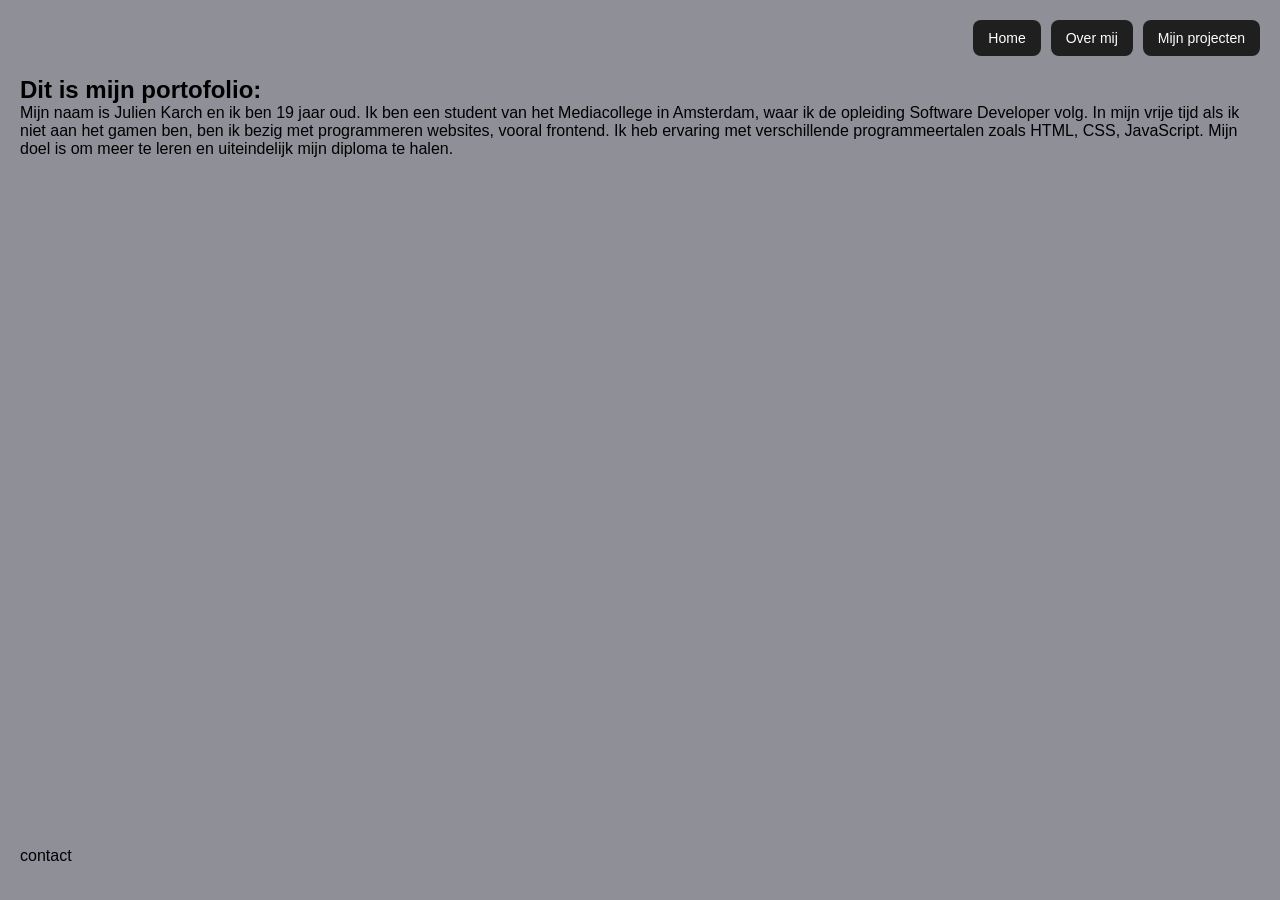
==== index.html @ 7b7ebc23 "bezig" ====
<!DOCTYPE html>
<html lang="nl">

<head>
    <meta charset="UTF-8">
    <meta name="viewport" content="width=device-width, initial-scale=1.0">
    <link rel="stylesheet" href="css/style.css">
    <title>Portofolio Julien Karch</title>
</head>

<body>
    <header class="header">
        <button class="menu-toggle" aria-label="Menu openen" aria-expanded="false" type="button">
            <span></span>
            <span></span>
            <span></span>
        </button>

        <nav class="nav-menu" aria-label="Hoofdnavigatie">
            <a href="index.html"><button type="button">Home</button></a>
            <a href="overMij.html"><button type="button">Over mij</button></a>
            <a href="mijnProjecten.html"><button type="button">Mijn projecten</button></a>
        </nav>
    </header>

    <h2 class="titel">
        Dit is mijn portofolio:
    </h2>

    <p>
        Mijn naam is Julien Karch en ik ben 19 jaar oud.
        Ik ben een student van het Mediacollege in Amsterdam,
        waar ik de opleiding Software Developer volg.
        In mijn vrije tijd als ik niet aan het gamen ben, ben ik bezig met programmeren websites, vooral frontend.
        Ik heb ervaring met verschillende programmeertalen zoals HTML, CSS, JavaScript.
        Mijn doel is om meer te leren en uiteindelijk mijn diploma te halen.
    </p>

    <footer>
        contact
    </footer>

    <script src="js/main.js"></script>
</body>

</html>
---- css/style.css ----
* {
  padding: 0;
  margin: 0;
  box-sizing: border-box;
}

html {
  font-size: 62.5%;
  font-family: sans-serif;
}

body {
  min-height: 100vh;
  display: flex;
  flex-direction: column;
  font-size: 1.6rem;
  padding: 20px;
  background-color: rgb(143, 143, 152);
}

.header {
  display: flex;
  justify-content: flex-end;
  align-items: center;
  gap: 1rem;
  margin-bottom: 2rem;
}

footer {
  margin-top: auto;
  padding: 1.5rem 0;
  width: 100%;
}

.nav-menu {
  display: flex;
  gap: 1rem;
}

.nav-menu button,
.menu-toggle {
  border: none;
  border-radius: 8px;
  background-color: #1f1f1f;
  color: #fff;
  padding: 1rem 1.5rem;
  font-size: 1.4rem;
  cursor: pointer;
}

.nav-menu button:hover,
.menu-toggle:hover {
  background-color: #333;
}

.menu-toggle {
  display: none;
  flex-direction: column;
  justify-content: center;
  align-items: center;
  width: 50px;
  height: 50px;
  padding: 0;
  gap: 0.5rem;
}

.menu-toggle span {
  display: block;
  width: 22px;
  height: 3px;
  background-color: #fff;
  border-radius: 2px;
  transition: all 0.3s ease;
}

@media (max-width: 600px) {
  .header {
    display: block;
  }

  .menu-toggle {
    display: flex;
    margin-left: auto;
  }

  .nav-menu {
    display: none;
    flex-direction: column;
    width: 100%;
    margin-top: 1rem;
  }

  .header.open .nav-menu {
    display: flex;
  }

  .header.open .menu-toggle span:nth-child(1) {
    transform: rotate(45deg) translate(5px, 5px);
  }

  .header.open .menu-toggle span:nth-child(2) {
    opacity: 0;
  }

  .header.open .menu-toggle span:nth-child(3) {
    transform: rotate(-45deg) translate(5px, -5px);
  }
}
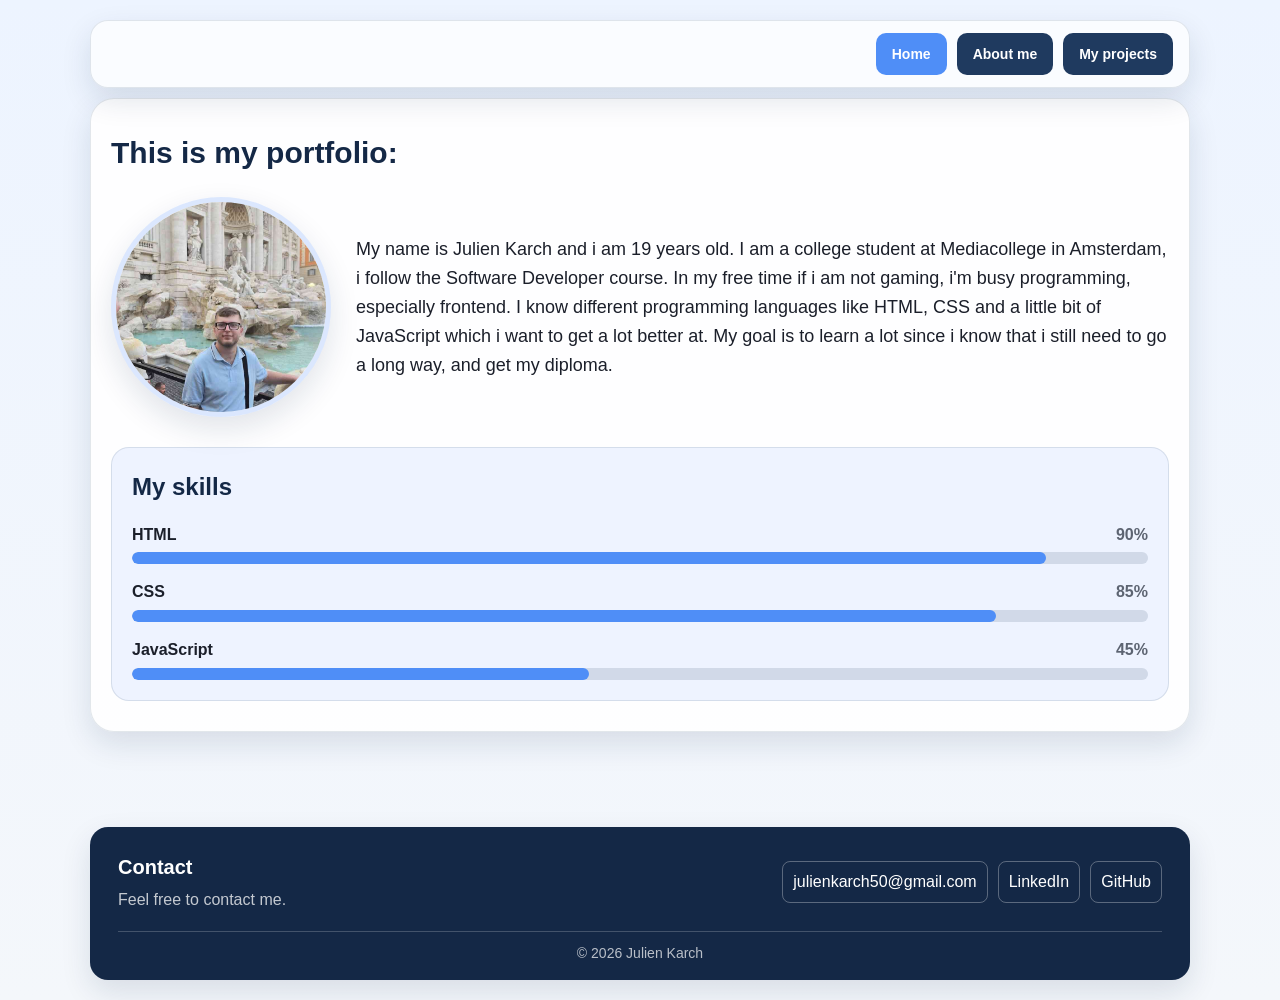
==== commit 82c91bea: "klaar" ====
--- a/index.html
+++ b/index.html
@@ -5,39 +5,90 @@
     <meta charset="UTF-8">
     <meta name="viewport" content="width=device-width, initial-scale=1.0">
     <link rel="stylesheet" href="css/style.css">
-    <title>Portofolio Julien Karch</title>
+    <title>Portfolio Julien Karch</title>
 </head>
 
 <body>
     <header class="header">
-        <button class="menu-toggle" aria-label="Menu openen" aria-expanded="false" type="button">
+        <button class="menu-toggle" type="button">
             <span></span>
             <span></span>
             <span></span>
         </button>
 
-        <nav class="nav-menu" aria-label="Hoofdnavigatie">
-            <a href="index.html"><button type="button">Home</button></a>
-            <a href="overMij.html"><button type="button">Over mij</button></a>
-            <a href="mijnProjecten.html"><button type="button">Mijn projecten</button></a>
+        <nav class="nav-menu">
+            <a href="index.html" class="active">Home</a>
+            <a href="overMij.html">About me</a>
+            <a href="mijnProjecten.html">My projects</a>
         </nav>
     </header>
 
-    <h2 class="titel">
-        Dit is mijn portofolio:
-    </h2>
+    <main class="first-page">
+        <h2 class="titel">This is my portfolio:</h2>
 
-    <p>
-        Mijn naam is Julien Karch en ik ben 19 jaar oud.
-        Ik ben een student van het Mediacollege in Amsterdam,
-        waar ik de opleiding Software Developer volg.
-        In mijn vrije tijd als ik niet aan het gamen ben, ben ik bezig met programmeren websites, vooral frontend.
-        Ik heb ervaring met verschillende programmeertalen zoals HTML, CSS, JavaScript.
-        Mijn doel is om meer te leren en uiteindelijk mijn diploma te halen.
-    </p>
+        <section class="ik">
+            <img src="img/Ik.jpg" alt="Julien Karch" class="ik-img">
 
-    <footer>
-        contact
+            <div class="ik-text">
+                <p>
+                    My name is Julien Karch and i am 19 years old.
+                    I am a college student at Mediacollege in Amsterdam,
+                    i follow the Software Developer course.
+                    In my free time if i am not gaming, i'm busy programming, especially frontend.
+                    I know different programming languages like HTML, CSS and a little bit of JavaScript which i want to get a lot better at.
+                    My goal is to learn a lot since i know that i still need to go a long way, and get my diploma.
+                </p>
+            </div>
+        </section>
+
+        <section class="skills">
+            <h2 id="skills-title">My skills</h2>
+
+            <div class="skill">
+                <div class="skill-label">
+                    <h3>HTML</h3>
+                    <span>90%</span>
+                </div>
+                <div class="skill-bar">
+                    <span class="skill-progress" style="width: 90%;"></span>
+                </div>
+            </div>
+
+            <div class="skill">
+                <div class="skill-label">
+                    <h3>CSS</h3>
+                    <span>85%</span>
+                </div>
+                <div class="skill-bar">
+                    <span class="skill-progress" style="width: 85%;"></span>
+                </div>
+            </div>
+
+            <div class="skill">
+                <div class="skill-label">
+                    <h3>JavaScript</h3>
+                    <span>45%</span>
+                </div>
+                <div class="skill-bar">
+                    <span class="skill-progress" style="width: 45%;"></span>
+                </div>
+            </div>
+        </section>
+    </main>
+
+    <footer class="site-footer">
+        <div class="footer-content">
+            <div class="footer-intro">
+                <h2>Contact</h2>
+                <p>Feel free to contact me.</p>
+            </div>
+            <div class="footer-links">
+                <a href="mailto:julienkarch50@gmail.com">julienkarch50@gmail.com</a>
+                <a href="https://www.linkedin.com/in/julien-karch-1b0b4b1b9/" target="_blank" rel="noopener noreferrer">LinkedIn</a>
+                <a href="https://github.com/37757" target="_blank" rel="noopener noreferrer">GitHub</a>
+            </div>
+        </div>
+        <p class="footer-copyright">&copy; 2026 Julien Karch</p>
     </footer>
 
     <script src="js/main.js"></script>
--- a/css/style.css
+++ b/css/style.css
@@ -4,53 +4,115 @@
   box-sizing: border-box;
 }
 
+:root {
+  --bg: #f4f7fb;
+  --surface-alt: #eef3ff;
+  --primary: #1f3a5f;
+  --primary-dark: #142846;
+  --accent: #4f8ef7;
+  --text: #1b1f2a;
+  --muted: #5d6472;
+  --border: rgba(31, 58, 95, 0.12);
+  --shadow: 0 12px 30px rgba(20, 40, 70, 0.12);
+}
+
 html {
   font-size: 62.5%;
   font-family: sans-serif;
+  scroll-behavior: smooth;
 }
 
 body {
-  min-height: 100vh;
+  min-height: 100rem;
   display: flex;
   flex-direction: column;
   font-size: 1.6rem;
-  padding: 20px;
-  background-color: rgb(143, 143, 152);
+  line-height: 1.6;
+  color: var(--text);
+  background: linear-gradient(180deg, #edf4ff 0%, var(--bg) 100%);
+}
+
+@view-transition {
+  navigation: auto;
+}
+
+::view-transition-old(root) {
+  animation: fade-out 0.5s ease both;
+}
+
+::view-transition-new(root) {
+  animation: fade-in 0.5s ease both;
+}
+
+@keyframes fade-in {
+  from {
+    opacity: 0;
+  }
+
+  to {
+    opacity: 1;
+  }
+}
+
+@keyframes fade-out {
+  from {
+    opacity: 1;
+  }
+
+  to {
+    opacity: 0;
+  }
+}
+
+img {
+  max-width: 100%;
+  display: block;
 }
 
 .header {
+  width: min(1100px, calc(100% - 32px));
+  margin: 2rem auto 1rem;
   display: flex;
   justify-content: flex-end;
   align-items: center;
+  gap: 1.5rem;
+  padding: 1.2rem 1.6rem;
+  background: rgba(255, 255, 255, 0.7);
+  border: 1px solid var(--border);
+  border-radius: 18px;
+  backdrop-filter: blur(8px);
+  box-shadow: var(--shadow);
+}
+
+.nav-menu {
+  display: flex;
+  align-items: center;
   gap: 1rem;
-  margin-bottom: 2rem;
-}
-
-footer {
-  margin-top: auto;
-  padding: 1.5rem 0;
-  width: 100%;
-}
-
-.nav-menu {
-  display: flex;
-  gap: 1rem;
-}
-
-.nav-menu button,
+  flex-wrap: wrap;
+}
+
+.nav-menu a,
 .menu-toggle {
+  text-decoration: none;
   border: none;
-  border-radius: 8px;
-  background-color: #1f1f1f;
+  border-radius: 10px;
+  background: var(--primary);
   color: #fff;
-  padding: 1rem 1.5rem;
+  padding: 1rem 1.6rem;
   font-size: 1.4rem;
+  font-weight: 600;
   cursor: pointer;
-}
-
-.nav-menu button:hover,
+  transition: transform 0.2s ease, background 0.2s ease, box-shadow 0.2s ease;
+}
+
+.nav-menu a:hover,
 .menu-toggle:hover {
-  background-color: #333;
+  background: var(--primary-dark);
+  transform: translateY(-1px);
+}
+
+.nav-menu a.active {
+  background: var(--accent);
 }
 
 .menu-toggle {
@@ -58,10 +120,10 @@
   flex-direction: column;
   justify-content: center;
   align-items: center;
-  width: 50px;
-  height: 50px;
+  width: 52px;
+  height: 52px;
   padding: 0;
-  gap: 0.5rem;
+  gap: 0.45rem;
 }
 
 .menu-toggle span {
@@ -69,13 +131,203 @@
   width: 22px;
   height: 3px;
   background-color: #fff;
-  border-radius: 2px;
+  border-radius: 3px;
   transition: all 0.3s ease;
 }
 
-@media (max-width: 600px) {
+.first-page {
+  width: min(1100px, calc(100% - 32px));
+  margin: 0 auto 4rem;
+  background: rgba(255, 255, 255, 0.9);
+  border: 1px solid var(--border);
+  border-radius: 24px;
+  padding: 3rem 2rem;
+  box-shadow: var(--shadow);
+}
+
+.titel {
+  font-size: clamp(2.4rem, 3rem, 4rem);
+  margin-bottom: 2rem;
+  color: var(--primary-dark);
+}
+
+.ik {
+  display: grid;
+  grid-template-columns: 220px 1fr;
+  gap: 2.5rem;
+  align-items: center;
+}
+
+.ik-img {
+  width: 220px;
+  height: 220px;
+  object-fit: cover;
+  border-radius: 50%;
+  border: 5px solid rgba(79, 142, 247, 0.2);
+  box-shadow: var(--shadow);
+}
+
+.ik-text {
+  font-size: 1.8rem;
+}
+
+.skills {
+  margin-top: 3rem;
+  padding: 2rem;
+  background: var(--surface-alt);
+  border: 1px solid var(--border);
+  border-radius: 18px;
+}
+
+.skills h2 {
+  margin-bottom: 1.5rem;
+  color: var(--primary-dark);
+}
+
+.skill + .skill {
+  margin-top: 1.5rem;
+}
+
+.skill-label {
+  display: flex;
+  justify-content: space-between;
+  align-items: center;
+  margin-bottom: 0.5rem;
+}
+
+.skill-label h3 {
+  font-size: 1.6rem;
+}
+
+.skill-label span {
+  color: var(--muted);
+  font-weight: 600;
+}
+
+.skill-bar {
+  height: 1.2rem;
+  overflow: hidden;
+  background: rgba(31, 58, 95, 0.14);
+  border-radius: 999px;
+}
+
+.skill-progress {
+  display: block;
+  height: 100%;
+  background: var(--accent);
+  border-radius: inherit;
+}
+
+footer {
+  width: min(1100px, calc(100% - 32px));
+  margin: auto auto 2rem;
+}
+
+.site-footer {
+  padding: 2.4rem 2.8rem 1.6rem;
+  color: #fff;
+  background: var(--primary-dark);
+  border-radius: 18px;
+  box-shadow: var(--shadow);
+}
+
+.footer-content {
+  display: flex;
+  justify-content: space-between;
+  align-items: center;
+  gap: 2rem;
+}
+
+.footer-intro h2 {
+  margin-bottom: 0.4rem;
+  font-size: 2rem;
+}
+
+.footer-intro p {
+  color: rgba(255, 255, 255, 0.75);
+}
+
+.footer-links {
+  display: flex;
+  flex-wrap: wrap;
+  gap: 1rem;
+}
+
+.footer-links a {
+  color: #fff;
+  text-decoration: none;
+  padding: 0.7rem 1rem;
+  border: 1px solid rgba(255, 255, 255, 0.3);
+  border-radius: 8px;
+}
+
+.footer-links a:hover,
+.footer-links a:focus-visible {
+  background: var(--accent);
+  border-color: var(--accent);
+}
+
+.footer-copyright {
+  margin-top: 1.8rem;
+  padding-top: 1rem;
+  color: rgba(255, 255, 255, 0.7);
+  text-align: center;
+  border-top: 1px solid rgba(255, 255, 255, 0.2);
+  font-size: 1.4rem;
+}
+
+.project-list {
+  display: grid;
+  grid-template-columns: repeat(auto-fit, minmax(240px, 1fr));
+  gap: 2rem;
+  margin-top: 2rem;
+}
+
+.project-card {
+  background: var(--surface-alt);
+  border: 1px solid var(--border);
+  border-radius: 18px;
+  padding: 2rem 1.6rem;
+  box-shadow: 0 8px 22px rgba(31, 58, 95, 0.08);
+}
+
+.project-card h3 {
+  margin-bottom: 1rem;
+  color: var(--primary-dark);
+}
+
+.project-card p {
+  margin-bottom: 1.5rem;
+  color: var(--muted);
+}
+
+.project-card a {
+  display: inline-block;
+  background: var(--primary);
+  color: #fff;
+  text-decoration: none;
+  border-radius: 10px;
+  padding: 0.8rem 1.4rem;
+  font-weight: 600;
+}
+
+.project-card a:hover {
+  background: var(--primary-dark);
+}
+
+@media (max-width: 700px) {
   .header {
     display: block;
+    padding: 1rem;
+  }
+
+  .site-footer {
+    padding: 2rem 1.6rem 1.4rem;
+  }
+
+  .footer-content {
+    align-items: flex-start;
+    flex-direction: column;
   }
 
   .menu-toggle {
@@ -86,7 +338,6 @@
   .nav-menu {
     display: none;
     flex-direction: column;
-    width: 100%;
     margin-top: 1rem;
   }
 
@@ -105,4 +356,8 @@
   .header.open .menu-toggle span:nth-child(3) {
     transform: rotate(-45deg) translate(5px, -5px);
   }
-}
+
+  .ik {
+    margin: 0 auto;
+  }
+}
